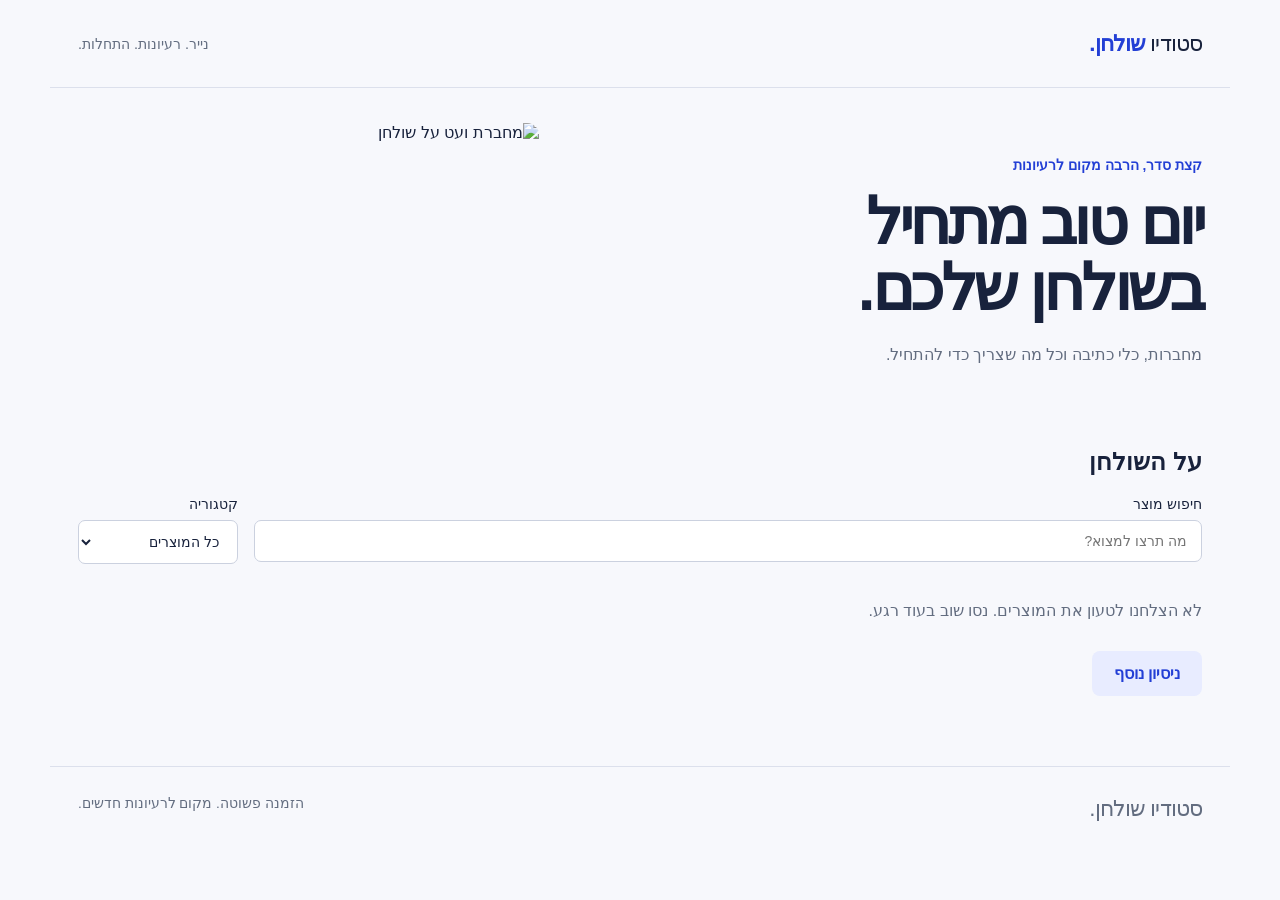
==== index.html @ 82137113 "Add working Supabase store, schema and README" ====
<!doctype html>
<html lang="he" dir="rtl">
<head><meta charset="utf-8"><meta name="viewport" content="width=device-width,initial-scale=1"><title>סטודיו שולחן | דברים טובים ליום עבודה</title><meta name="description" content="מחברות, כלי כתיבה ותכנון לשולחן שלכם. בחרו מוצר והזמינו בקלות."><link rel="icon" href="favicon.svg" type="image/svg+xml"><link rel="stylesheet" href="style.css"><script src="config.js" defer></script><script src="app.js" defer></script></head>
<body>
<header><a class="brand" href="#">סטודיו <strong>שולחן.</strong></a><span>נייר. רעיונות. התחלות.</span></header>
<main><section class="intro"><img class="intro-photo" src="https://images.unsplash.com/photo-1611079830811-865ff4428d17?auto=format&amp;fit=crop&amp;w=900&amp;q=85" alt="מחברת ועט על שולחן" width="440" height="280"><p class="eyebrow">קצת סדר, הרבה מקום לרעיונות</p><h1>יום טוב מתחיל<br>בשולחן שלכם.</h1><p>מחברות, כלי כתיבה וכל מה שצריך כדי להתחיל.</p></section>
<section aria-labelledby="catalog-title"><div class="section-top"><h2 id="catalog-title">על השולחן</h2><span id="count"></span></div><div class="filters"><label class="search">חיפוש מוצר<input id="search" type="search" placeholder="מה תרצו למצוא?"></label><label>קטגוריה<select id="category"><option value="">כל המוצרים</option></select></label></div><p id="status" role="status" aria-live="polite">טוענים את המוצרים…</p><button id="retry" class="secondary" hidden>ניסיון נוסף</button><div id="products" class="grid"></div></section>
</main><footer><span class="brand">סטודיו שולחן.</span><span>הזמנה פשוטה. מקום לרעיונות חדשים.</span></footer>
<dialog id="checkout"><form id="order-form"><button type="button" id="close" class="close" aria-label="סגירה">×</button><p class="eyebrow">עוד רגע וזה שלכם</p><h2 id="order-title"></h2><p id="unit-price"></p><label>כמות<input name="quantity" id="quantity" type="number" min="1" max="20" value="1" required></label><label>שם מלא<input name="name" autocomplete="name" minlength="2" maxlength="80" required></label><label>אימייל ליצירת קשר<input name="email" type="email" dir="ltr" autocomplete="email" maxlength="254" required></label><p class="total">סכום ההזמנה <strong id="total"></strong></p><p class="note">ההזמנה אינה כוללת תשלום באתר.</p><p id="order-error" role="alert"></p><button id="submit" type="submit">שליחת הזמנה</button></form><section id="success" hidden aria-live="polite"><span class="success-icon">✓</span><h2>ההזמנה התקבלה!</h2><p>תודה שבחרתם בסטודיו שולחן.</p><p>מספר ההזמנה</p><code id="order-id"></code><p id="confirmed-total"></p><button type="button" id="done">בחזרה לחנות</button></section></dialog>
</body></html>
---- style.css ----
:root{font-family:Arial,"Helvetica Neue",sans-serif;color:#18223c;background:#f7f8fc;font-size:16px;--blue:#233fd5;--line:#dce0ec}*{box-sizing:border-box}body{margin:0}button,input,select{font:inherit}button,a,input,select{touch-action:manipulation}button{cursor:pointer;border:0;border-radius:8px;background:var(--blue);color:white;padding:13px 22px;font-weight:700}button:hover{background:#1930aa}button:disabled{opacity:.6;cursor:wait}button:focus-visible,a:focus-visible,input:focus-visible,select:focus-visible{outline:3px solid #ef9c29;outline-offset:3px}[hidden]{display:none!important}header,main,footer{max-width:1180px;margin:auto}header{display:flex;justify-content:space-between;align-items:center;padding:30px 28px;border-bottom:1px solid var(--line)}header>span{font-size:.9rem;color:#636d80}.brand{font-size:1.4rem;letter-spacing:-.04em;text-decoration:none;color:inherit}.brand strong{color:var(--blue)}main{padding:0 28px 70px}.intro{padding:55px 0 40px}.eyebrow{font-size:.85rem;color:var(--blue);font-weight:700}.intro h1{font-size:clamp(2.8rem,5vw,4.4rem);letter-spacing:-.055em;line-height:1.04;margin:16px 0 20px}.intro>p:last-child{color:#636d80;line-height:1.6}.section-top{display:flex;align-items:center;justify-content:space-between}.section-top h2{font-size:1.5rem}.section-top span{color:#636d80;font-size:.9rem}.filters{display:flex;gap:16px;margin-bottom:22px}.filters label{font-size:.875rem}.search{flex:1}label{display:flex;flex-direction:column;gap:8px}input,select{background:white;border:1px solid #cbd1df;padding:12px 14px;border-radius:7px;color:inherit;min-width:0}select{min-width:160px}.grid{display:grid;grid-template-columns:repeat(3,1fr);gap:22px}.card{background:white;border:1px solid var(--line);border-radius:12px;overflow:hidden}.product-art{height:160px;display:flex;align-items:center;justify-content:center;background:#e8ecff;font-size:3.4rem}.card:nth-child(3n+2) .product-art{background:#ffe8b9}.card:nth-child(3n) .product-art{background:#ddeaf2}.card-content{padding:22px}.category{font-size:.8rem;color:#636d80}.card h3{font-size:1.25rem;margin:9px 0}.card p{color:#636d80;font-size:.95rem;line-height:1.6;min-height:3em;margin:0 0 24px}.card-bottom{display:flex;align-items:center;justify-content:space-between;gap:12px}.price{font-size:1.3rem;font-weight:700}.card button{font-size:.9rem;padding:11px 18px}#status{color:#636d80;padding:15px 0}footer{display:flex;justify-content:space-between;gap:20px;padding:28px;border-top:1px solid var(--line);font-size:.85rem;color:#636d80}dialog{width:min(470px,calc(100% - 28px));border:0;border-radius:16px;padding:32px;max-height:90dvh;color:inherit;box-shadow:0 25px 90px #101b4d44}dialog::backdrop{background:#101b4d88}dialog h2{font-size:1.75rem;margin:14px 0}dialog label{margin:18px 0}dialog form{position:relative}.close{position:absolute;left:-14px;top:-16px;background:transparent;color:#636d80;font-size:1.8rem;padding:5px 12px}.close:hover{color:#18223c;background:#eff1f7}.total{border-top:1px solid var(--line);padding-top:20px;display:flex;justify-content:space-between}.note{font-size:.85rem;color:#636d80}#submit,#done{width:100%}#order-error{color:#af2831;font-size:.9rem;line-height:1.5}#success{text-align:center;padding:20px 0}.success-icon{display:inline-grid;place-items:center;background:#e5f4eb;color:#227445;border-radius:50%;width:64px;height:64px;font-size:2rem}code{display:block;overflow-wrap:anywhere;direction:ltr;font-size:.9rem;margin:15px 0}.secondary{background:#e8ecff;color:var(--blue)}@media(max-width:760px){.grid{grid-template-columns:repeat(2,1fr)}header>span{display:none}.intro{padding-top:35px}.card-content{padding:17px}}@media(max-width:480px){main{padding-inline:18px}.grid{grid-template-columns:1fr}.filters{flex-direction:column}.product-art{height:125px}footer{flex-direction:column}.card p{min-height:0}.intro h1{font-size:3rem}}

.intro{position:relative;min-height:340px;padding-left:46%}.intro-photo{position:absolute;left:0;top:35px;width:41%;height:270px;object-fit:cover;border-radius:12px}@media(max-width:650px){.intro{padding-left:0;min-height:0}.intro-photo{position:static;width:100%;height:180px;margin-bottom:12px}.intro h1{font-size:2.8rem}}
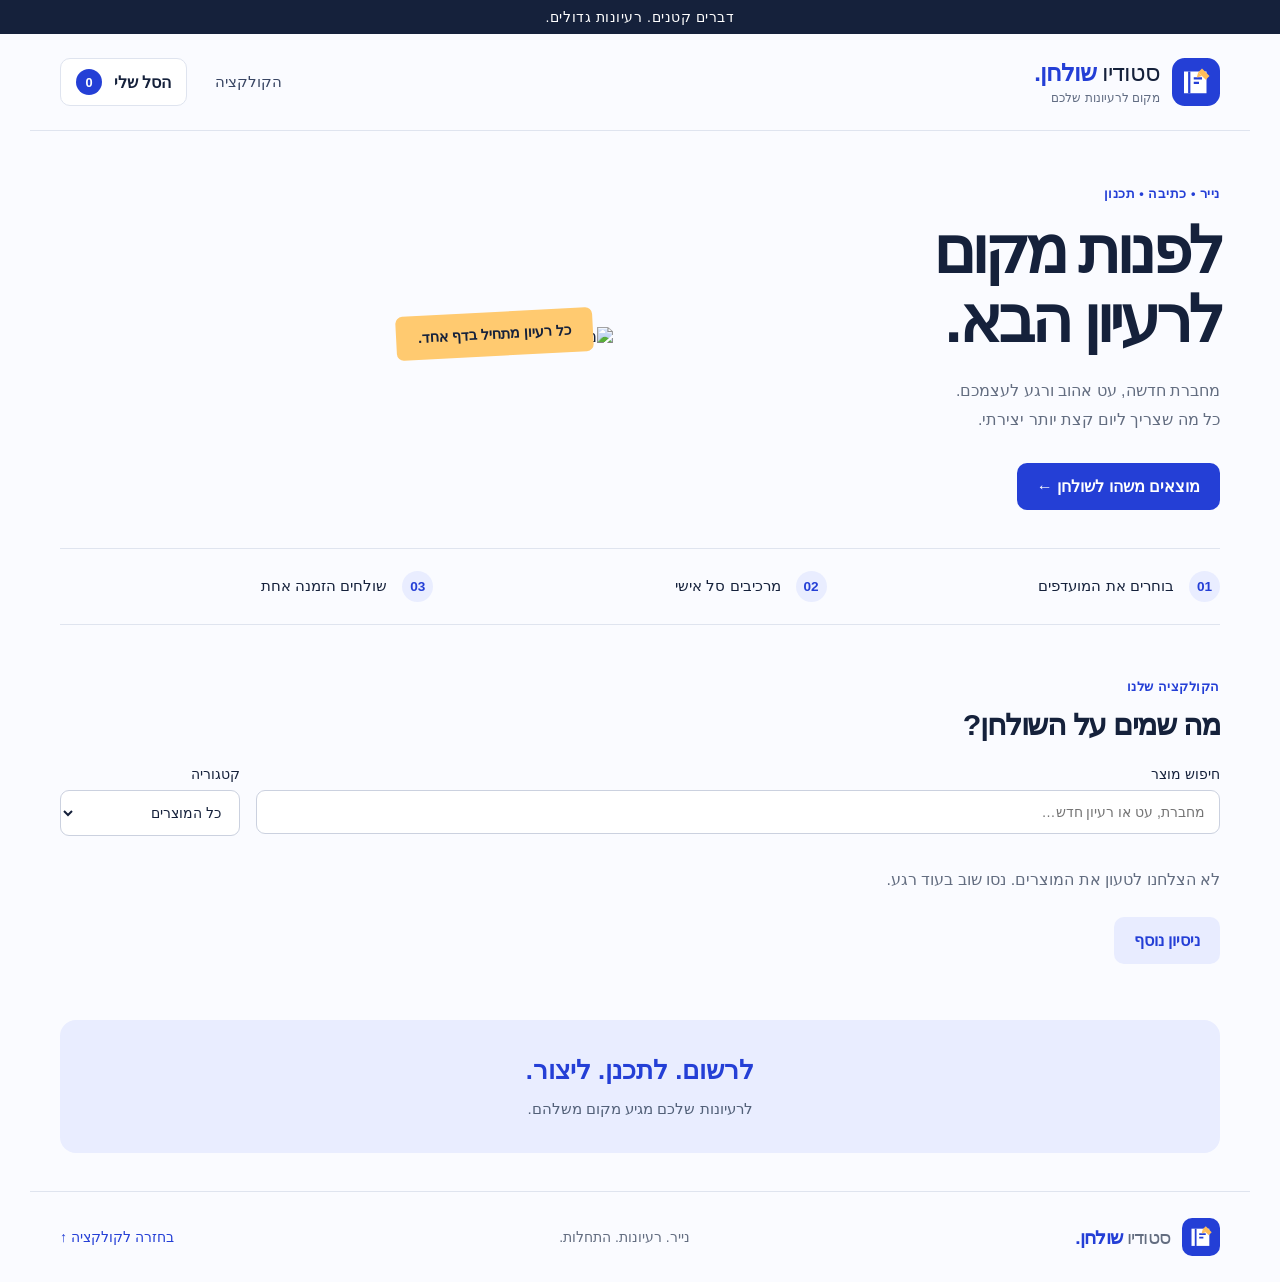
==== commit 9c92f20d: "Add live shopping cart, order summary and original logo" ====
--- a/index.html
+++ b/index.html
@@ -1,10 +1,11 @@
-<!doctype html>
-<html lang="he" dir="rtl">
-<head><meta charset="utf-8"><meta name="viewport" content="width=device-width,initial-scale=1"><title>סטודיו שולחן | דברים טובים ליום עבודה</title><meta name="description" content="מחברות, כלי כתיבה ותכנון לשולחן שלכם. בחרו מוצר והזמינו בקלות."><link rel="icon" href="favicon.svg" type="image/svg+xml"><link rel="stylesheet" href="style.css"><script src="config.js" defer></script><script src="app.js" defer></script></head>
-<body>
-<header><a class="brand" href="#">סטודיו <strong>שולחן.</strong></a><span>נייר. רעיונות. התחלות.</span></header>
-<main><section class="intro"><img class="intro-photo" src="https://images.unsplash.com/photo-1611079830811-865ff4428d17?auto=format&amp;fit=crop&amp;w=900&amp;q=85" alt="מחברת ועט על שולחן" width="440" height="280"><p class="eyebrow">קצת סדר, הרבה מקום לרעיונות</p><h1>יום טוב מתחיל<br>בשולחן שלכם.</h1><p>מחברות, כלי כתיבה וכל מה שצריך כדי להתחיל.</p></section>
-<section aria-labelledby="catalog-title"><div class="section-top"><h2 id="catalog-title">על השולחן</h2><span id="count"></span></div><div class="filters"><label class="search">חיפוש מוצר<input id="search" type="search" placeholder="מה תרצו למצוא?"></label><label>קטגוריה<select id="category"><option value="">כל המוצרים</option></select></label></div><p id="status" role="status" aria-live="polite">טוענים את המוצרים…</p><button id="retry" class="secondary" hidden>ניסיון נוסף</button><div id="products" class="grid"></div></section>
-</main><footer><span class="brand">סטודיו שולחן.</span><span>הזמנה פשוטה. מקום לרעיונות חדשים.</span></footer>
-<dialog id="checkout"><form id="order-form"><button type="button" id="close" class="close" aria-label="סגירה">×</button><p class="eyebrow">עוד רגע וזה שלכם</p><h2 id="order-title"></h2><p id="unit-price"></p><label>כמות<input name="quantity" id="quantity" type="number" min="1" max="20" value="1" required></label><label>שם מלא<input name="name" autocomplete="name" minlength="2" maxlength="80" required></label><label>אימייל ליצירת קשר<input name="email" type="email" dir="ltr" autocomplete="email" maxlength="254" required></label><p class="total">סכום ההזמנה <strong id="total"></strong></p><p class="note">ההזמנה אינה כוללת תשלום באתר.</p><p id="order-error" role="alert"></p><button id="submit" type="submit">שליחת הזמנה</button></form><section id="success" hidden aria-live="polite"><span class="success-icon">✓</span><h2>ההזמנה התקבלה!</h2><p>תודה שבחרתם בסטודיו שולחן.</p><p>מספר ההזמנה</p><code id="order-id"></code><p id="confirmed-total"></p><button type="button" id="done">בחזרה לחנות</button></section></dialog>
-</body></html>
+<!doctype html><html lang="he" dir="rtl"><head><meta charset="utf-8"><meta name="viewport" content="width=device-width,initial-scale=1"><title>סטודיו שולחן | מקום לרעיונות שלכם</title><meta name="description" content="מחברות, כלי כתיבה ותכנון. בונים סל אישי ושולחים הזמנה אחת פשוטה."><link rel="icon" href="favicon.svg" type="image/svg+xml"><link rel="stylesheet" href="style.css"><script src="config.js" defer></script><script src="app.js" defer></script></head><body>
+<div class="topbar">דברים קטנים. רעיונות גדולים.</div>
+<header><a class="brand" href="#"><img src="logo.svg" alt="" width="48" height="48"><span>סטודיו <strong>שולחן.</strong><small>מקום לרעיונות שלכם</small></span></a><nav aria-label="ניווט ראשי"><a href="#catalog">הקולקציה</a><button id="open-cart" class="cart-trigger">הסל שלי <span id="cart-count">0</span></button></nav></header>
+<main><section class="intro"><div><p class="eyebrow">נייר • כתיבה • תכנון</p><h1>לפנות מקום<br>לרעיון הבא.</h1><p>מחברת חדשה, עט אהוב ורגע לעצמכם.<br>כל מה שצריך ליום קצת יותר יצירתי.</p><a href="#catalog" class="button">מוצאים משהו לשולחן ←</a></div><div class="hero-image"><img src="https://images.unsplash.com/photo-1611079830811-865ff4428d17?auto=format&amp;fit=crop&amp;w=1000&amp;q=85" alt="מחברת ועט על שולחן" width="500" height="360"><span class="photo-note">כל רעיון מתחיל בדף אחד.</span></div></section>
+<div class="benefits"><span><b>01</b> בוחרים את המועדפים</span><span><b>02</b> מרכיבים סל אישי</span><span><b>03</b> שולחים הזמנה אחת</span></div>
+<section id="catalog" aria-labelledby="catalog-title"><div class="section-top"><div><p class="eyebrow">הקולקציה שלנו</p><h2 id="catalog-title">מה שמים על השולחן?</h2></div><span id="count"></span></div><div class="filters"><label class="search">חיפוש מוצר<input id="search" type="search" placeholder="מחברת, עט או רעיון חדש…"></label><label>קטגוריה<select id="category"><option value="">כל המוצרים</option></select></label></div><p id="status" role="status" aria-live="polite">טוענים את המוצרים…</p><button id="retry" class="secondary" hidden>ניסיון נוסף</button><div id="products" class="grid"></div></section>
+<section class="closing"><span>לרשום. לתכנן. ליצור.</span><p>לרעיונות שלכם מגיע מקום משלהם.</p></section></main>
+<footer><a class="brand" href="#"><img src="logo.svg" alt="" width="38" height="38"><span>סטודיו <strong>שולחן.</strong></span></a><span>נייר. רעיונות. התחלות.</span><a href="#catalog">בחזרה לקולקציה ↑</a></footer>
+<div id="toast" role="status" aria-live="polite" hidden></div>
+<dialog id="cart-dialog" aria-labelledby="cart-title"><div class="dialog-head"><div><p class="eyebrow">הבחירות שלכם</p><h2 id="cart-title">הסל שלי</h2></div><button id="close-cart" class="icon-button" aria-label="סגירת הסל">×</button></div><div id="cart-items"></div><div id="cart-empty"><span class="empty-icon">＋</span><h3>יש מקום לרעיונות חדשים</h3><p>הוסיפו מוצרים מהקולקציה והם יחכו לכם כאן.</p><button id="continue-shopping">לגלות את הקולקציה</button></div><div id="cart-bottom" hidden><div class="total"><span>סך הכול</span><strong id="cart-total"></strong></div><p class="note">ללא תשלום באתר. ניתן לבדוק את הפרטים לפני השליחה.</p><button id="go-checkout" class="wide">לסיכום ההזמנה ←</button><button id="keep-shopping" class="text-button wide">להמשיך לבחור</button></div></dialog>
+<dialog id="checkout" aria-labelledby="checkout-title"><section id="checkout-content"><div class="dialog-head"><div><p class="eyebrow">השלב האחרון</p><h2 id="checkout-title">סיכום ההזמנה</h2></div><button id="close" class="icon-button" aria-label="סגירה">×</button></div><div id="order-summary" class="order-summary"></div><button type="button" id="edit-cart" class="text-button">עריכת הסל</button><form id="order-form"><fieldset id="order-fields"><label>שם מלא<input name="name" autocomplete="name" minlength="2" maxlength="80" required></label><label>אימייל ליצירת קשר<input name="email" type="email" dir="ltr" autocomplete="email" maxlength="254" required></label></fieldset><div class="total"><span>סכום ההזמנה</span><strong id="total"></strong></div><p class="note">שליחת ההזמנה אינה מחייבת תשלום באתר.</p><p id="order-error" role="alert"></p><button id="submit" class="wide" type="submit">אישור ושליחת ההזמנה</button></form></section><section id="success" hidden aria-live="polite"><span class="success-icon">✓</span><h2>ההזמנה התקבלה!</h2><p>כל הבחירות שלכם, בהזמנה אחת.</p><div id="receipt-items" class="order-summary"></div><p>מספר ההזמנה</p><code id="order-id"></code><p id="confirmed-total"></p><button type="button" id="done" class="wide">בחזרה לחנות</button></section></dialog></body></html>
--- a/style.css
+++ b/style.css
@@ -1,3 +1 @@
-:root{font-family:Arial,"Helvetica Neue",sans-serif;color:#18223c;background:#f7f8fc;font-size:16px;--blue:#233fd5;--line:#dce0ec}*{box-sizing:border-box}body{margin:0}button,input,select{font:inherit}button,a,input,select{touch-action:manipulation}button{cursor:pointer;border:0;border-radius:8px;background:var(--blue);color:white;padding:13px 22px;font-weight:700}button:hover{background:#1930aa}button:disabled{opacity:.6;cursor:wait}button:focus-visible,a:focus-visible,input:focus-visible,select:focus-visible{outline:3px solid #ef9c29;outline-offset:3px}[hidden]{display:none!important}header,main,footer{max-width:1180px;margin:auto}header{display:flex;justify-content:space-between;align-items:center;padding:30px 28px;border-bottom:1px solid var(--line)}header>span{font-size:.9rem;color:#636d80}.brand{font-size:1.4rem;letter-spacing:-.04em;text-decoration:none;color:inherit}.brand strong{color:var(--blue)}main{padding:0 28px 70px}.intro{padding:55px 0 40px}.eyebrow{font-size:.85rem;color:var(--blue);font-weight:700}.intro h1{font-size:clamp(2.8rem,5vw,4.4rem);letter-spacing:-.055em;line-height:1.04;margin:16px 0 20px}.intro>p:last-child{color:#636d80;line-height:1.6}.section-top{display:flex;align-items:center;justify-content:space-between}.section-top h2{font-size:1.5rem}.section-top span{color:#636d80;font-size:.9rem}.filters{display:flex;gap:16px;margin-bottom:22px}.filters label{font-size:.875rem}.search{flex:1}label{display:flex;flex-direction:column;gap:8px}input,select{background:white;border:1px solid #cbd1df;padding:12px 14px;border-radius:7px;color:inherit;min-width:0}select{min-width:160px}.grid{display:grid;grid-template-columns:repeat(3,1fr);gap:22px}.card{background:white;border:1px solid var(--line);border-radius:12px;overflow:hidden}.product-art{height:160px;display:flex;align-items:center;justify-content:center;background:#e8ecff;font-size:3.4rem}.card:nth-child(3n+2) .product-art{background:#ffe8b9}.card:nth-child(3n) .product-art{background:#ddeaf2}.card-content{padding:22px}.category{font-size:.8rem;color:#636d80}.card h3{font-size:1.25rem;margin:9px 0}.card p{color:#636d80;font-size:.95rem;line-height:1.6;min-height:3em;margin:0 0 24px}.card-bottom{display:flex;align-items:center;justify-content:space-between;gap:12px}.price{font-size:1.3rem;font-weight:700}.card button{font-size:.9rem;padding:11px 18px}#status{color:#636d80;padding:15px 0}footer{display:flex;justify-content:space-between;gap:20px;padding:28px;border-top:1px solid var(--line);font-size:.85rem;color:#636d80}dialog{width:min(470px,calc(100% - 28px));border:0;border-radius:16px;padding:32px;max-height:90dvh;color:inherit;box-shadow:0 25px 90px #101b4d44}dialog::backdrop{background:#101b4d88}dialog h2{font-size:1.75rem;margin:14px 0}dialog label{margin:18px 0}dialog form{position:relative}.close{position:absolute;left:-14px;top:-16px;background:transparent;color:#636d80;font-size:1.8rem;padding:5px 12px}.close:hover{color:#18223c;background:#eff1f7}.total{border-top:1px solid var(--line);padding-top:20px;display:flex;justify-content:space-between}.note{font-size:.85rem;color:#636d80}#submit,#done{width:100%}#order-error{color:#af2831;font-size:.9rem;line-height:1.5}#success{text-align:center;padding:20px 0}.success-icon{display:inline-grid;place-items:center;background:#e5f4eb;color:#227445;border-radius:50%;width:64px;height:64px;font-size:2rem}code{display:block;overflow-wrap:anywhere;direction:ltr;font-size:.9rem;margin:15px 0}.secondary{background:#e8ecff;color:var(--blue)}@media(max-width:760px){.grid{grid-template-columns:repeat(2,1fr)}header>span{display:none}.intro{padding-top:35px}.card-content{padding:17px}}@media(max-width:480px){main{padding-inline:18px}.grid{grid-template-columns:1fr}.filters{flex-direction:column}.product-art{height:125px}footer{flex-direction:column}.card p{min-height:0}.intro h1{font-size:3rem}}
-
-.intro{position:relative;min-height:340px;padding-left:46%}.intro-photo{position:absolute;left:0;top:35px;width:41%;height:270px;object-fit:cover;border-radius:12px}@media(max-width:650px){.intro{padding-left:0;min-height:0}.intro-photo{position:static;width:100%;height:180px;margin-bottom:12px}.intro h1{font-size:2.8rem}}
+:root{font-family:Arial,"Helvetica Neue",sans-serif;color:#15213b;background:#fafbff;font-size:16px;--blue:#243fd6;--line:#dfe4ef}*{box-sizing:border-box}html{scroll-behavior:smooth;scroll-padding-top:110px}body{margin:0}button,input,select{font:inherit}button,a,input,select{touch-action:manipulation}button,.button{cursor:pointer;border:0;border-radius:10px;background:var(--blue);color:white;padding:14px 20px;font-weight:700;text-decoration:none;display:inline-block;text-align:center;transition:background .15s,transform .15s}button:hover,.button:hover{background:#1930aa}button:active{transform:scale(.98)}button:disabled{opacity:.55;cursor:wait}button:focus-visible,a:focus-visible,input:focus-visible,select:focus-visible{outline:3px solid #ef9c29;outline-offset:3px}[hidden]{display:none!important}.topbar{text-align:center;background:#15213b;color:white;padding:9px;font-size:.875rem;letter-spacing:.04em}header,main,footer{max-width:1220px;margin:auto}header{display:flex;justify-content:space-between;align-items:center;padding:24px 30px;border-bottom:1px solid var(--line);gap:20px}.brand{display:flex;align-items:center;gap:12px;font-size:1.5rem;letter-spacing:-.04em;text-decoration:none;color:inherit;flex-shrink:0}.brand strong{color:var(--blue)}.brand small{display:block;font-size:.75rem;color:#626d83;letter-spacing:0;margin-top:4px}nav{display:flex;align-items:center;gap:28px}nav>a{color:#384563;text-decoration:none;font-size:.95rem}.cart-trigger{background:white;border:1px solid var(--line);color:#15213b;display:flex;align-items:center;gap:12px;padding:10px 15px}.cart-trigger:hover{background:#edf0ff}#cart-count{display:grid;place-items:center;background:var(--blue);color:white;border-radius:50%;min-width:26px;height:26px;font-size:.8rem}main{padding:0 30px}.intro{display:grid;grid-template-columns:1fr 1fr;gap:54px;padding:42px 0 38px;align-items:center}.eyebrow{font-size:.8rem;color:var(--blue);font-weight:700;letter-spacing:.04em}.intro h1{font-size:clamp(2.8rem,5vw,4.5rem);letter-spacing:-.06em;line-height:1.08;margin:16px 0 22px}.intro p:not(.eyebrow){color:#636d80;line-height:1.8;margin-bottom:28px}.hero-image{position:relative;padding-bottom:10px}.hero-image>img{width:100%;height:330px;object-fit:cover;border-radius:100px 14px 14px 14px}.photo-note{position:absolute;bottom:0;right:20px;background:#ffca70;padding:14px 22px;border-radius:7px;transform:rotate(-3deg);font-size:.9rem;font-weight:700}.benefits{display:grid;grid-template-columns:repeat(3,1fr);gap:20px;padding:22px 0;border-top:1px solid var(--line);border-bottom:1px solid var(--line);margin-bottom:42px;font-size:.95rem}.benefits span{display:flex;align-items:center;gap:15px}.benefits b{font-size:.85rem;color:var(--blue);background:#e9edff;padding:8px;border-radius:50%}.section-top{display:flex;align-items:center;justify-content:space-between;gap:15px}.section-top h2{font-size:1.9rem;letter-spacing:-.045em;margin:8px 0 24px}.section-top>span{color:#636d80;font-size:.9rem}.filters{display:flex;gap:16px;margin-bottom:22px}.filters label{font-size:.875rem}.search{flex:1}label{display:flex;flex-direction:column;gap:8px}input,select{background:white;border:1px solid #cbd1df;padding:13px 14px;border-radius:9px;color:inherit;min-width:0}select{min-width:180px}.grid{display:grid;grid-template-columns:repeat(3,1fr);gap:24px}.card{background:white;border:1px solid var(--line);border-radius:16px;overflow:hidden;transition:box-shadow .2s}.card:hover{box-shadow:0 10px 28px #243fd610}.product-art{position:relative;height:170px;display:flex;align-items:center;justify-content:center;background:#e8ecff}.product-emoji{font-size:4.4rem;transform:rotate(-9deg);filter:drop-shadow(4px 10px 6px #15213b20)}.card:nth-child(3n+2) .product-art{background:#fff0d7}.card:nth-child(3n) .product-art{background:#e6f0f5}.product-badge{position:absolute;right:15px;top:15px;background:#ffffffb8;border-radius:5px;padding:5px 9px;font-size:.75rem;color:#526078}.card-content{padding:22px}.card h3{font-size:1.3rem;margin:0 0 10px}.card p{color:#636d80;font-size:.93rem;line-height:1.7;min-height:3.4em;margin:0 0 22px}.card-bottom{display:flex;align-items:center;justify-content:space-between;gap:8px}.price{font-size:1.2rem;font-weight:700;white-space:nowrap}.card button{font-size:.875rem;padding:12px 13px}#status:empty{display:none}#status{color:#636d80;padding:12px 0}.closing{margin:56px 0 38px;padding:35px;background:#e9edff;border-radius:16px;text-align:center}.closing>span{font-weight:700;color:var(--blue);font-size:1.6rem}.closing p{color:#526078;font-size:.95rem;margin-bottom:0}footer{display:flex;justify-content:space-between;align-items:center;gap:20px;padding:26px 30px;border-top:1px solid var(--line);font-size:.875rem;color:#636d80}footer>a:last-child{color:var(--blue);text-decoration:none}footer .brand{font-size:1.2rem}dialog{width:min(510px,calc(100% - 24px));border:0;border-radius:18px;padding:28px;max-height:90dvh;color:inherit;box-shadow:0 25px 90px #101b4d44}dialog::backdrop{background:#101b4d88;backdrop-filter:blur(3px)}.dialog-head{display:flex;justify-content:space-between;align-items:flex-start;gap:15px;margin-bottom:20px}.dialog-head .eyebrow{margin-top:0}dialog h2{font-size:1.8rem;letter-spacing:-.04em;margin:8px 0}.icon-button{background:#f0f2f8;color:#636d80;font-size:1.6rem;padding:2px 10px}.icon-button:hover{background:#e6e9f0;color:#18223c}dialog label{margin:16px 0}fieldset{border:0;padding:0;margin:0;min-width:0}.total{border-top:1px solid var(--line);padding-top:22px;margin:20px 0;display:flex;justify-content:space-between;font-size:1.1rem}.total strong{font-size:1.5rem;color:var(--blue)}.note{font-size:.85rem;color:#636d80;line-height:1.6}.wide{width:100%}#order-error{color:#af2831;font-size:.9rem;line-height:1.5}#success{text-align:center;padding:20px 0}.success-icon{display:inline-grid;place-items:center;background:#e5f4eb;color:#227445;border-radius:50%;width:64px;height:64px;font-size:2rem}code{display:block;overflow-wrap:anywhere;direction:ltr;font-size:.875rem;margin:15px 0}.secondary{background:#e8ecff;color:var(--blue)}.text-button{background:transparent;color:var(--blue);font-size:.9rem;padding:12px 0}.text-button:hover{background:#f3f5ff}.cart-item{display:flex;justify-content:space-between;gap:18px;padding:18px 0;border-bottom:1px solid var(--line)}.cart-item-info h3{font-size:1rem;margin:0 0 8px}.cart-item-info p{font-size:.875rem;color:#636d80;margin:0 0 8px}.remove{padding:0;background:none;color:#737e94;font-weight:400;text-decoration:underline;font-size:.8rem}.remove:hover{background:none;color:#ad2838}.cart-item-actions{display:flex;flex-direction:column;align-items:flex-end;justify-content:space-between;gap:14px}.stepper{display:flex;direction:ltr;border:1px solid var(--line);border-radius:8px;align-items:center;overflow:hidden}.stepper button{padding:5px 10px;background:#f3f5fc;color:var(--blue);border-radius:0;font-size:1.2rem;min-width:34px;min-height:34px}.stepper span{min-width:32px;text-align:center;font-size:.9rem}.order-summary{background:#f5f7fd;border:1px solid var(--line);border-radius:10px;padding:5px 14px}.summary-row{display:flex;justify-content:space-between;gap:18px;padding:12px 0;font-size:.9rem;text-align:right}.summary-row+.summary-row{border-top:1px solid var(--line)}.summary-row strong{white-space:nowrap}#cart-empty{text-align:center;padding:28px 0}#cart-empty p{color:#636d80;line-height:1.6}.empty-icon{font-size:2rem;color:var(--blue)}#toast{position:fixed;bottom:25px;left:50%;transform:translateX(-50%);background:#15213b;color:white;padding:16px 25px;border-radius:12px;box-shadow:0 6px 25px #15213b30;z-index:10;max-width:calc(100% - 24px);width:max-content;font-size:.95rem;text-align:center}@media(max-width:850px){.grid{grid-template-columns:repeat(2,1fr)}.intro{gap:24px}.hero-image>img{height:290px}.card-content{padding:18px}.benefits{font-size:.85rem;gap:8px}.benefits span{gap:8px}}@media(max-width:600px){header{padding:18px}.brand{font-size:1.2rem;gap:8px}.brand img{width:38px;height:38px}nav>a{display:none}nav{gap:0}.cart-trigger{padding:8px 10px;font-size:.85rem;gap:6px}main{padding-inline:18px}.intro{grid-template-columns:1fr;padding-top:24px;gap:24px}.intro h1{font-size:3.2rem}.intro p:not(.eyebrow){margin-bottom:20px}.hero-image>img{height:220px;border-top-right-radius:60px}.benefits{grid-template-columns:1fr;padding:20px;gap:14px;margin-bottom:30px}.grid{grid-template-columns:1fr;gap:20px}.section-top h2{font-size:1.6rem}.filters{flex-direction:column}.product-art{height:150px}.card p{min-height:0}.card button{padding:13px 18px}.closing{margin-top:30px}footer{flex-wrap:wrap;justify-content:center}footer>span{display:none}dialog{padding:22px}.summary-row{font-size:.85rem}}@media(prefers-reduced-motion:reduce){html{scroll-behavior:auto}*{transition:none!important}}
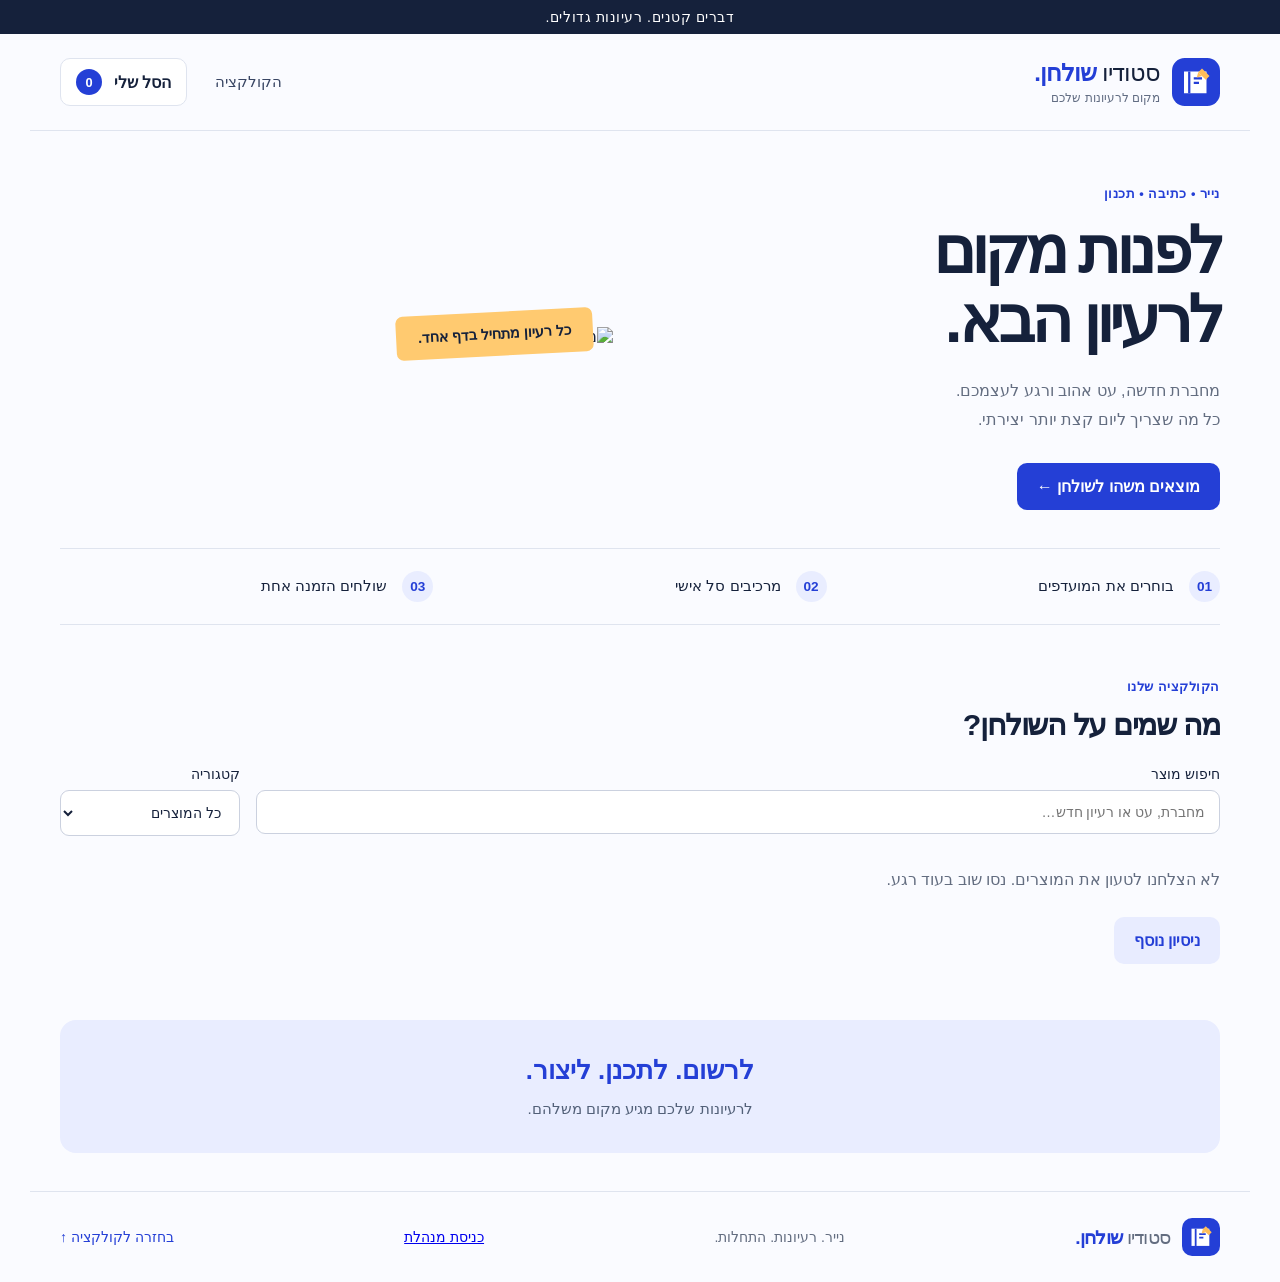
==== commit eb8bd1c4: "Add protected order management and persistent shopping cart" ====
--- a/index.html
+++ b/index.html
@@ -5,7 +5,7 @@
 <div class="benefits"><span><b>01</b> בוחרים את המועדפים</span><span><b>02</b> מרכיבים סל אישי</span><span><b>03</b> שולחים הזמנה אחת</span></div>
 <section id="catalog" aria-labelledby="catalog-title"><div class="section-top"><div><p class="eyebrow">הקולקציה שלנו</p><h2 id="catalog-title">מה שמים על השולחן?</h2></div><span id="count"></span></div><div class="filters"><label class="search">חיפוש מוצר<input id="search" type="search" placeholder="מחברת, עט או רעיון חדש…"></label><label>קטגוריה<select id="category"><option value="">כל המוצרים</option></select></label></div><p id="status" role="status" aria-live="polite">טוענים את המוצרים…</p><button id="retry" class="secondary" hidden>ניסיון נוסף</button><div id="products" class="grid"></div></section>
 <section class="closing"><span>לרשום. לתכנן. ליצור.</span><p>לרעיונות שלכם מגיע מקום משלהם.</p></section></main>
-<footer><a class="brand" href="#"><img src="logo.svg" alt="" width="38" height="38"><span>סטודיו <strong>שולחן.</strong></span></a><span>נייר. רעיונות. התחלות.</span><a href="#catalog">בחזרה לקולקציה ↑</a></footer>
+<footer><a class="brand" href="#"><img src="logo.svg" alt="" width="38" height="38"><span>סטודיו <strong>שולחן.</strong></span></a><span>נייר. רעיונות. התחלות.</span><a href="admin.html">כניסת מנהלת</a><a href="#catalog">בחזרה לקולקציה ↑</a></footer>
 <div id="toast" role="status" aria-live="polite" hidden></div>
 <dialog id="cart-dialog" aria-labelledby="cart-title"><div class="dialog-head"><div><p class="eyebrow">הבחירות שלכם</p><h2 id="cart-title">הסל שלי</h2></div><button id="close-cart" class="icon-button" aria-label="סגירת הסל">×</button></div><div id="cart-items"></div><div id="cart-empty"><span class="empty-icon">＋</span><h3>יש מקום לרעיונות חדשים</h3><p>הוסיפו מוצרים מהקולקציה והם יחכו לכם כאן.</p><button id="continue-shopping">לגלות את הקולקציה</button></div><div id="cart-bottom" hidden><div class="total"><span>סך הכול</span><strong id="cart-total"></strong></div><p class="note">ללא תשלום באתר. ניתן לבדוק את הפרטים לפני השליחה.</p><button id="go-checkout" class="wide">לסיכום ההזמנה ←</button><button id="keep-shopping" class="text-button wide">להמשיך לבחור</button></div></dialog>
 <dialog id="checkout" aria-labelledby="checkout-title"><section id="checkout-content"><div class="dialog-head"><div><p class="eyebrow">השלב האחרון</p><h2 id="checkout-title">סיכום ההזמנה</h2></div><button id="close" class="icon-button" aria-label="סגירה">×</button></div><div id="order-summary" class="order-summary"></div><button type="button" id="edit-cart" class="text-button">עריכת הסל</button><form id="order-form"><fieldset id="order-fields"><label>שם מלא<input name="name" autocomplete="name" minlength="2" maxlength="80" required></label><label>אימייל ליצירת קשר<input name="email" type="email" dir="ltr" autocomplete="email" maxlength="254" required></label></fieldset><div class="total"><span>סכום ההזמנה</span><strong id="total"></strong></div><p class="note">שליחת ההזמנה אינה מחייבת תשלום באתר.</p><p id="order-error" role="alert"></p><button id="submit" class="wide" type="submit">אישור ושליחת ההזמנה</button></form></section><section id="success" hidden aria-live="polite"><span class="success-icon">✓</span><h2>ההזמנה התקבלה!</h2><p>כל הבחירות שלכם, בהזמנה אחת.</p><div id="receipt-items" class="order-summary"></div><p>מספר ההזמנה</p><code id="order-id"></code><p id="confirmed-total"></p><button type="button" id="done" class="wide">בחזרה לחנות</button></section></dialog></body></html>
--- a/style.css
+++ b/style.css
@@ -1 +1,3 @@
 :root{font-family:Arial,"Helvetica Neue",sans-serif;color:#15213b;background:#fafbff;font-size:16px;--blue:#243fd6;--line:#dfe4ef}*{box-sizing:border-box}html{scroll-behavior:smooth;scroll-padding-top:110px}body{margin:0}button,input,select{font:inherit}button,a,input,select{touch-action:manipulation}button,.button{cursor:pointer;border:0;border-radius:10px;background:var(--blue);color:white;padding:14px 20px;font-weight:700;text-decoration:none;display:inline-block;text-align:center;transition:background .15s,transform .15s}button:hover,.button:hover{background:#1930aa}button:active{transform:scale(.98)}button:disabled{opacity:.55;cursor:wait}button:focus-visible,a:focus-visible,input:focus-visible,select:focus-visible{outline:3px solid #ef9c29;outline-offset:3px}[hidden]{display:none!important}.topbar{text-align:center;background:#15213b;color:white;padding:9px;font-size:.875rem;letter-spacing:.04em}header,main,footer{max-width:1220px;margin:auto}header{display:flex;justify-content:space-between;align-items:center;padding:24px 30px;border-bottom:1px solid var(--line);gap:20px}.brand{display:flex;align-items:center;gap:12px;font-size:1.5rem;letter-spacing:-.04em;text-decoration:none;color:inherit;flex-shrink:0}.brand strong{color:var(--blue)}.brand small{display:block;font-size:.75rem;color:#626d83;letter-spacing:0;margin-top:4px}nav{display:flex;align-items:center;gap:28px}nav>a{color:#384563;text-decoration:none;font-size:.95rem}.cart-trigger{background:white;border:1px solid var(--line);color:#15213b;display:flex;align-items:center;gap:12px;padding:10px 15px}.cart-trigger:hover{background:#edf0ff}#cart-count{display:grid;place-items:center;background:var(--blue);color:white;border-radius:50%;min-width:26px;height:26px;font-size:.8rem}main{padding:0 30px}.intro{display:grid;grid-template-columns:1fr 1fr;gap:54px;padding:42px 0 38px;align-items:center}.eyebrow{font-size:.8rem;color:var(--blue);font-weight:700;letter-spacing:.04em}.intro h1{font-size:clamp(2.8rem,5vw,4.5rem);letter-spacing:-.06em;line-height:1.08;margin:16px 0 22px}.intro p:not(.eyebrow){color:#636d80;line-height:1.8;margin-bottom:28px}.hero-image{position:relative;padding-bottom:10px}.hero-image>img{width:100%;height:330px;object-fit:cover;border-radius:100px 14px 14px 14px}.photo-note{position:absolute;bottom:0;right:20px;background:#ffca70;padding:14px 22px;border-radius:7px;transform:rotate(-3deg);font-size:.9rem;font-weight:700}.benefits{display:grid;grid-template-columns:repeat(3,1fr);gap:20px;padding:22px 0;border-top:1px solid var(--line);border-bottom:1px solid var(--line);margin-bottom:42px;font-size:.95rem}.benefits span{display:flex;align-items:center;gap:15px}.benefits b{font-size:.85rem;color:var(--blue);background:#e9edff;padding:8px;border-radius:50%}.section-top{display:flex;align-items:center;justify-content:space-between;gap:15px}.section-top h2{font-size:1.9rem;letter-spacing:-.045em;margin:8px 0 24px}.section-top>span{color:#636d80;font-size:.9rem}.filters{display:flex;gap:16px;margin-bottom:22px}.filters label{font-size:.875rem}.search{flex:1}label{display:flex;flex-direction:column;gap:8px}input,select{background:white;border:1px solid #cbd1df;padding:13px 14px;border-radius:9px;color:inherit;min-width:0}select{min-width:180px}.grid{display:grid;grid-template-columns:repeat(3,1fr);gap:24px}.card{background:white;border:1px solid var(--line);border-radius:16px;overflow:hidden;transition:box-shadow .2s}.card:hover{box-shadow:0 10px 28px #243fd610}.product-art{position:relative;height:170px;display:flex;align-items:center;justify-content:center;background:#e8ecff}.product-emoji{font-size:4.4rem;transform:rotate(-9deg);filter:drop-shadow(4px 10px 6px #15213b20)}.card:nth-child(3n+2) .product-art{background:#fff0d7}.card:nth-child(3n) .product-art{background:#e6f0f5}.product-badge{position:absolute;right:15px;top:15px;background:#ffffffb8;border-radius:5px;padding:5px 9px;font-size:.75rem;color:#526078}.card-content{padding:22px}.card h3{font-size:1.3rem;margin:0 0 10px}.card p{color:#636d80;font-size:.93rem;line-height:1.7;min-height:3.4em;margin:0 0 22px}.card-bottom{display:flex;align-items:center;justify-content:space-between;gap:8px}.price{font-size:1.2rem;font-weight:700;white-space:nowrap}.card button{font-size:.875rem;padding:12px 13px}#status:empty{display:none}#status{color:#636d80;padding:12px 0}.closing{margin:56px 0 38px;padding:35px;background:#e9edff;border-radius:16px;text-align:center}.closing>span{font-weight:700;color:var(--blue);font-size:1.6rem}.closing p{color:#526078;font-size:.95rem;margin-bottom:0}footer{display:flex;justify-content:space-between;align-items:center;gap:20px;padding:26px 30px;border-top:1px solid var(--line);font-size:.875rem;color:#636d80}footer>a:last-child{color:var(--blue);text-decoration:none}footer .brand{font-size:1.2rem}dialog{width:min(510px,calc(100% - 24px));border:0;border-radius:18px;padding:28px;max-height:90dvh;color:inherit;box-shadow:0 25px 90px #101b4d44}dialog::backdrop{background:#101b4d88;backdrop-filter:blur(3px)}.dialog-head{display:flex;justify-content:space-between;align-items:flex-start;gap:15px;margin-bottom:20px}.dialog-head .eyebrow{margin-top:0}dialog h2{font-size:1.8rem;letter-spacing:-.04em;margin:8px 0}.icon-button{background:#f0f2f8;color:#636d80;font-size:1.6rem;padding:2px 10px}.icon-button:hover{background:#e6e9f0;color:#18223c}dialog label{margin:16px 0}fieldset{border:0;padding:0;margin:0;min-width:0}.total{border-top:1px solid var(--line);padding-top:22px;margin:20px 0;display:flex;justify-content:space-between;font-size:1.1rem}.total strong{font-size:1.5rem;color:var(--blue)}.note{font-size:.85rem;color:#636d80;line-height:1.6}.wide{width:100%}#order-error{color:#af2831;font-size:.9rem;line-height:1.5}#success{text-align:center;padding:20px 0}.success-icon{display:inline-grid;place-items:center;background:#e5f4eb;color:#227445;border-radius:50%;width:64px;height:64px;font-size:2rem}code{display:block;overflow-wrap:anywhere;direction:ltr;font-size:.875rem;margin:15px 0}.secondary{background:#e8ecff;color:var(--blue)}.text-button{background:transparent;color:var(--blue);font-size:.9rem;padding:12px 0}.text-button:hover{background:#f3f5ff}.cart-item{display:flex;justify-content:space-between;gap:18px;padding:18px 0;border-bottom:1px solid var(--line)}.cart-item-info h3{font-size:1rem;margin:0 0 8px}.cart-item-info p{font-size:.875rem;color:#636d80;margin:0 0 8px}.remove{padding:0;background:none;color:#737e94;font-weight:400;text-decoration:underline;font-size:.8rem}.remove:hover{background:none;color:#ad2838}.cart-item-actions{display:flex;flex-direction:column;align-items:flex-end;justify-content:space-between;gap:14px}.stepper{display:flex;direction:ltr;border:1px solid var(--line);border-radius:8px;align-items:center;overflow:hidden}.stepper button{padding:5px 10px;background:#f3f5fc;color:var(--blue);border-radius:0;font-size:1.2rem;min-width:34px;min-height:34px}.stepper span{min-width:32px;text-align:center;font-size:.9rem}.order-summary{background:#f5f7fd;border:1px solid var(--line);border-radius:10px;padding:5px 14px}.summary-row{display:flex;justify-content:space-between;gap:18px;padding:12px 0;font-size:.9rem;text-align:right}.summary-row+.summary-row{border-top:1px solid var(--line)}.summary-row strong{white-space:nowrap}#cart-empty{text-align:center;padding:28px 0}#cart-empty p{color:#636d80;line-height:1.6}.empty-icon{font-size:2rem;color:var(--blue)}#toast{position:fixed;bottom:25px;left:50%;transform:translateX(-50%);background:#15213b;color:white;padding:16px 25px;border-radius:12px;box-shadow:0 6px 25px #15213b30;z-index:10;max-width:calc(100% - 24px);width:max-content;font-size:.95rem;text-align:center}@media(max-width:850px){.grid{grid-template-columns:repeat(2,1fr)}.intro{gap:24px}.hero-image>img{height:290px}.card-content{padding:18px}.benefits{font-size:.85rem;gap:8px}.benefits span{gap:8px}}@media(max-width:600px){header{padding:18px}.brand{font-size:1.2rem;gap:8px}.brand img{width:38px;height:38px}nav>a{display:none}nav{gap:0}.cart-trigger{padding:8px 10px;font-size:.85rem;gap:6px}main{padding-inline:18px}.intro{grid-template-columns:1fr;padding-top:24px;gap:24px}.intro h1{font-size:3.2rem}.intro p:not(.eyebrow){margin-bottom:20px}.hero-image>img{height:220px;border-top-right-radius:60px}.benefits{grid-template-columns:1fr;padding:20px;gap:14px;margin-bottom:30px}.grid{grid-template-columns:1fr;gap:20px}.section-top h2{font-size:1.6rem}.filters{flex-direction:column}.product-art{height:150px}.card p{min-height:0}.card button{padding:13px 18px}.closing{margin-top:30px}footer{flex-wrap:wrap;justify-content:center}footer>span{display:none}dialog{padding:22px}.summary-row{font-size:.85rem}}@media(prefers-reduced-motion:reduce){html{scroll-behavior:auto}*{transition:none!important}}
+
+.secondary:hover{background:#dce3ff;color:#1a32aa}
